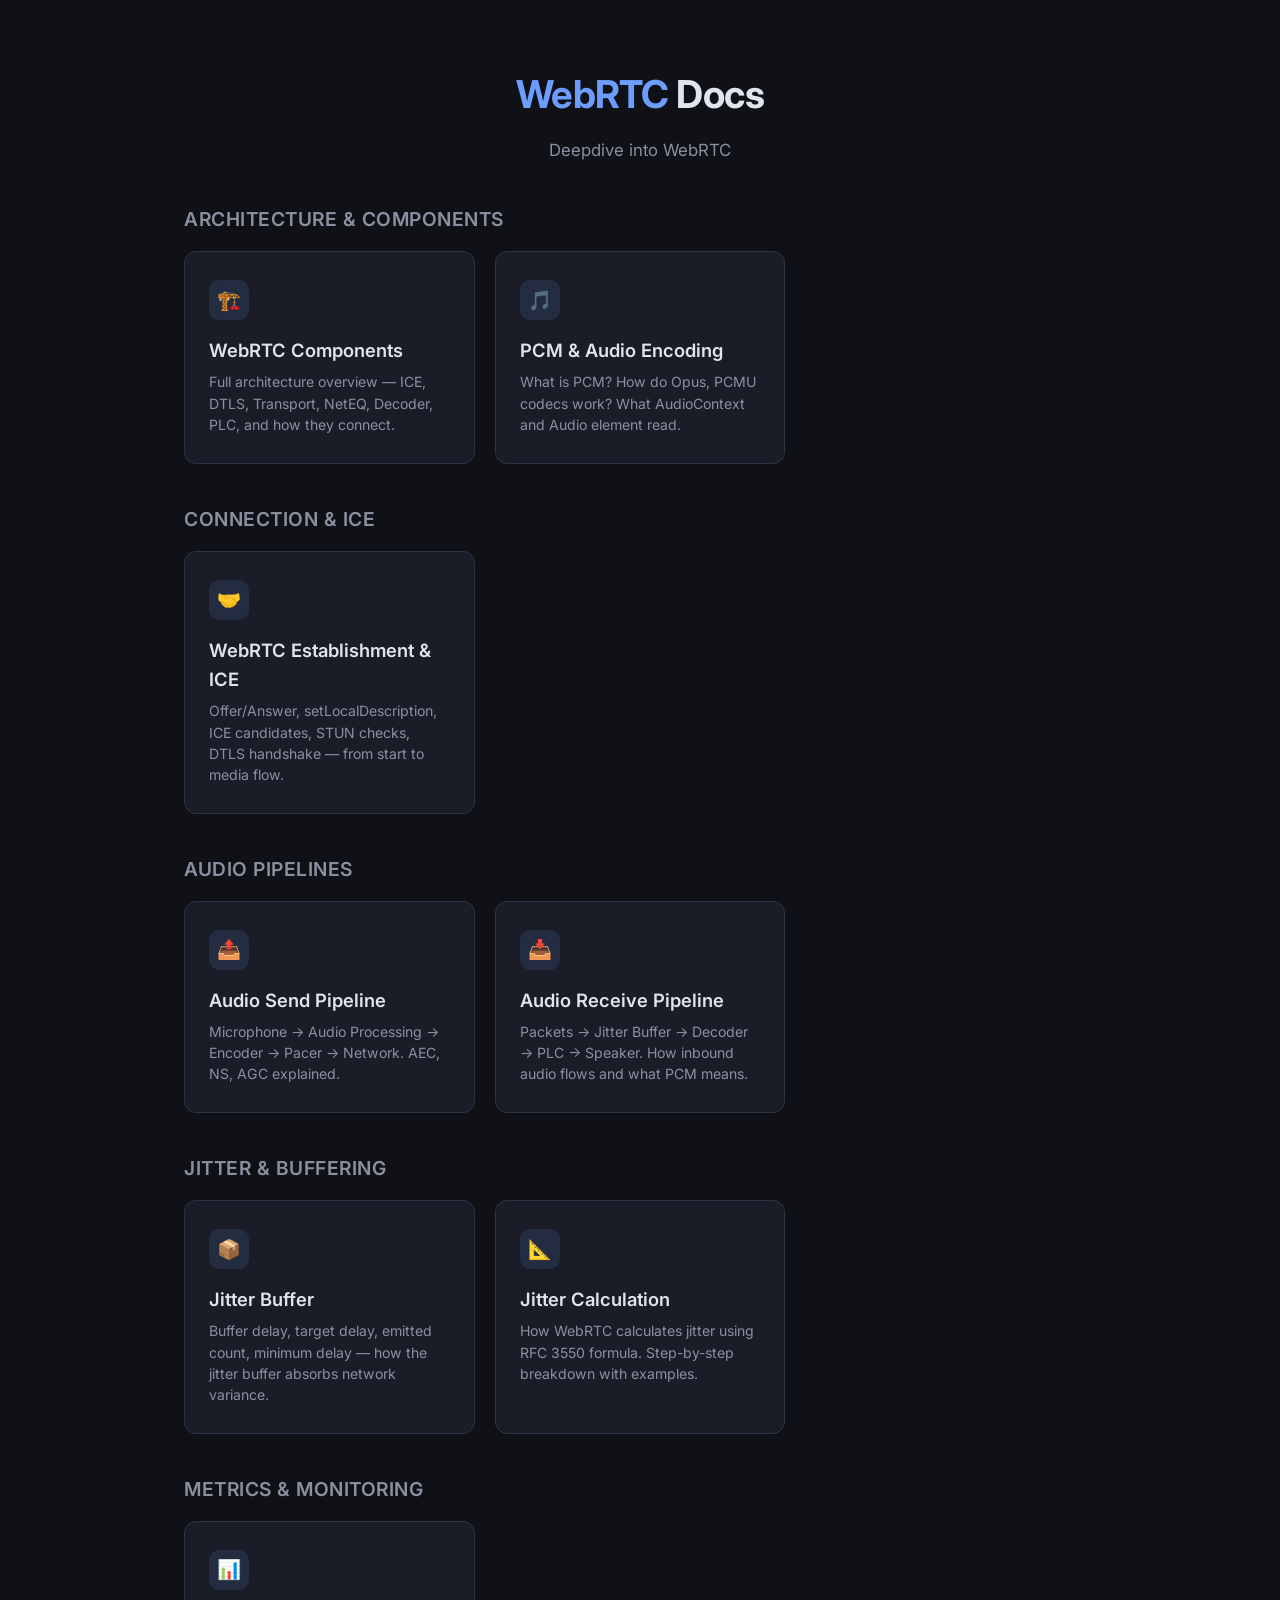
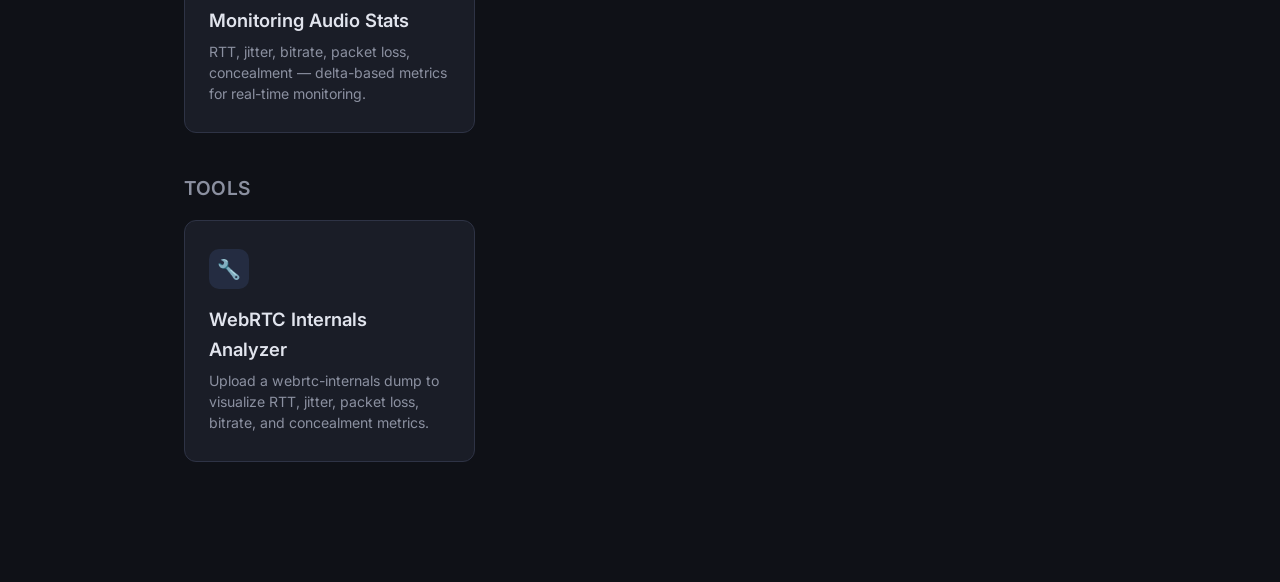
==== index.html @ 3f6153cb "Restore WebRTC-Docs: WebRTC internals, audio pipelines, and monitoring Co-authored-by: Cursor <curso" ====
<!DOCTYPE html>
<html lang="en">
<head>
  <meta charset="UTF-8">
  <meta name="viewport" content="width=device-width, initial-scale=1.0">
  <title>WebRTC Docs</title>
  <link rel="preconnect" href="https://fonts.googleapis.com">
  <link href="https://fonts.googleapis.com/css2?family=Inter:wght@400;600;700&display=swap" rel="stylesheet">
  <link rel="stylesheet" href="css/style.css">
</head>
<body>

  <div class="container">
    <header class="site-header">
      <h1><span>WebRTC</span> Docs</h1>
      <p>Deepdive into WebRTC</p>
    </header>

    <!-- Architecture & Components -->
    <section class="docs-section">
      <h2 class="section-title">Architecture &amp; Components</h2>
      <div class="card-grid">
        <a class="card" href="docs/webrtc-components.html">
          <div class="card-icon">🏗️</div>
          <div class="card-title">WebRTC Components</div>
          <div class="card-desc">
            Full architecture overview &mdash; ICE, DTLS, Transport, NetEQ, Decoder, PLC, and how they connect.
          </div>
        </a>

        <a class="card" href="docs/pcm-and-audio-encoding.html">
          <div class="card-icon">🎵</div>
          <div class="card-title">PCM &amp; Audio Encoding</div>
          <div class="card-desc">
            What is PCM? How do Opus, PCMU codecs work? What AudioContext and Audio element read.
          </div>
        </a>
      </div>
    </section>

    <!-- Connection & ICE -->
    <section class="docs-section">
      <h2 class="section-title">Connection &amp; ICE</h2>
      <div class="card-grid">
        <a class="card" href="docs/webrtc-establishment.html">
          <div class="card-icon">🤝</div>
          <div class="card-title">WebRTC Establishment &amp; ICE</div>
          <div class="card-desc">
            Offer/Answer, setLocalDescription, ICE candidates, STUN checks, DTLS handshake &mdash; from start to media flow.
          </div>
        </a>
      </div>
    </section>

    <!-- Audio Pipelines -->
    <section class="docs-section">
      <h2 class="section-title">Audio Pipelines</h2>
      <div class="card-grid">
        <a class="card" href="docs/audio-send-pipeline.html">
          <div class="card-icon">📤</div>
          <div class="card-title">Audio Send Pipeline</div>
          <div class="card-desc">
            Microphone → Audio Processing → Encoder → Pacer → Network. AEC, NS, AGC explained.
          </div>
        </a>

        <a class="card" href="docs/audio-receive-pipeline.html">
          <div class="card-icon">📥</div>
          <div class="card-title">Audio Receive Pipeline</div>
          <div class="card-desc">
            Packets → Jitter Buffer → Decoder → PLC → Speaker. How inbound audio flows and what PCM means.
          </div>
        </a>
      </div>
    </section>

    <!-- Jitter & Buffering -->
    <section class="docs-section">
      <h2 class="section-title">Jitter &amp; Buffering</h2>
      <div class="card-grid">
        <a class="card" href="docs/jitter-buffer.html">
          <div class="card-icon">📦</div>
          <div class="card-title">Jitter Buffer</div>
          <div class="card-desc">
            Buffer delay, target delay, emitted count, minimum delay &mdash; how the jitter buffer absorbs network variance.
          </div>
        </a>

        <a class="card" href="docs/jitter-calculation.html">
          <div class="card-icon">📐</div>
          <div class="card-title">Jitter Calculation</div>
          <div class="card-desc">
            How WebRTC calculates jitter using RFC 3550 formula. Step-by-step breakdown with examples.
          </div>
        </a>
      </div>
    </section>

    <!-- Metrics & Monitoring -->
    <section class="docs-section">
      <h2 class="section-title">Metrics &amp; Monitoring</h2>
      <div class="card-grid">
        <a class="card" href="docs/monitoring-audio-stats.html">
          <div class="card-icon">📊</div>
          <div class="card-title">Monitoring Audio Stats</div>
          <div class="card-desc">
            RTT, jitter, bitrate, packet loss, concealment &mdash; delta-based metrics for real-time monitoring.
          </div>
        </a>
      </div>
    </section>

    <!-- Tools -->
    <section class="docs-section">
      <h2 class="section-title">Tools</h2>
      <div class="card-grid">
        <a class="card" href="tools/webrtc-internals.html">
          <div class="card-icon">🔧</div>
          <div class="card-title">WebRTC Internals Analyzer</div>
          <div class="card-desc">
            Upload a webrtc-internals dump to visualize RTT, jitter, packet loss, bitrate, and concealment metrics.
          </div>
        </a>
      </div>
    </section>
  </div>

</body>
</html>
---- css/style.css ----
:root {
  --bg: #0f1117;
  --surface: #1a1d27;
  --surface-hover: #242836;
  --border: #2e3345;
  --text: #e1e4ed;
  --text-muted: #8b90a0;
  --accent: #6c9cfc;
  --accent-dim: rgba(108, 156, 252, 0.12);
  --radius: 12px;
  --font: "Inter", -apple-system, BlinkMacSystemFont, "Segoe UI", sans-serif;
  --font-mono: "Fira Code", "JetBrains Mono", "Cascadia Code", monospace;
}

* {
  margin: 0;
  padding: 0;
  box-sizing: border-box;
}

body {
  font-family: var(--font);
  background: var(--bg);
  color: var(--text);
  line-height: 1.6;
  min-height: 100vh;
}

/* ---- layout ---- */

.container {
  max-width: 960px;
  margin: 0 auto;
  padding: 0 24px;
}

/* ---- header ---- */

.site-header {
  padding: 64px 0 40px;
  text-align: center;
}

.site-header h1 {
  font-size: 2.4rem;
  font-weight: 700;
  letter-spacing: -0.5px;
  color: var(--text);
}

.site-header h1 span {
  color: var(--accent);
}

.site-header p {
  margin-top: 12px;
  color: var(--text-muted);
  font-size: 1.05rem;
}

/* ---- card grid ---- */

.card-grid {
  display: grid;
  grid-template-columns: repeat(auto-fill, minmax(280px, 1fr));
  gap: 20px;
  padding-bottom: 80px;
}

.card {
  display: flex;
  flex-direction: column;
  background: var(--surface);
  border: 1px solid var(--border);
  border-radius: var(--radius);
  padding: 28px 24px;
  text-decoration: none;
  color: var(--text);
  transition: background 0.15s, border-color 0.15s, transform 0.15s;
}

.card:hover {
  background: var(--surface-hover);
  border-color: var(--accent);
  transform: translateY(-2px);
}

.card-icon {
  width: 40px;
  height: 40px;
  border-radius: 10px;
  background: var(--accent-dim);
  display: flex;
  align-items: center;
  justify-content: center;
  margin-bottom: 16px;
  font-size: 1.2rem;
}

.card-title {
  font-size: 1.15rem;
  font-weight: 600;
  margin-bottom: 6px;
}

.card-desc {
  font-size: 0.88rem;
  color: var(--text-muted);
  line-height: 1.5;
}

.card-tag {
  display: inline-block;
  margin-top: 14px;
  padding: 3px 10px;
  font-size: 0.72rem;
  font-family: var(--font-mono);
  border-radius: 6px;
  background: var(--accent-dim);
  color: var(--accent);
  align-self: flex-start;
}

/* ---- section titles ---- */

.section-title {
  font-size: 1.2rem;
  font-weight: 600;
  color: var(--text-muted);
  margin-bottom: 16px;
  text-transform: uppercase;
  letter-spacing: 0.5px;
}

.docs-section {
  margin-bottom: 40px;
}

.docs-section:last-child {
  padding-bottom: 80px;
}

.docs-section .card-grid {
  padding-bottom: 0;
}

.tools-section {
  margin-top: 48px;
  padding-bottom: 80px;
}

.tools-section .card-grid {
  padding-bottom: 0;
}

/* ---- doc page ---- */

.doc-header {
  padding: 40px 0 24px;
  border-bottom: 1px solid var(--border);
  margin-bottom: 32px;
}

.doc-header a {
  color: var(--accent);
  text-decoration: none;
  font-size: 0.9rem;
}

.doc-header a:hover {
  text-decoration: underline;
}

.doc-header h1 {
  font-size: 2rem;
  font-weight: 700;
  margin-top: 16px;
}

.doc-header .subtitle {
  color: var(--text-muted);
  margin-top: 8px;
  font-size: 0.95rem;
}

.doc-content h2 {
  font-size: 1.4rem;
  font-weight: 600;
  margin: 40px 0 16px;
  padding-bottom: 8px;
  border-bottom: 1px solid var(--border);
}

.doc-content h3 {
  font-size: 1.1rem;
  font-weight: 600;
  margin: 28px 0 10px;
}

.doc-content p {
  margin-bottom: 14px;
  color: var(--text-muted);
}

.doc-content ul, .doc-content ol {
  margin: 0 0 14px 24px;
  color: var(--text-muted);
}

.doc-content li {
  margin-bottom: 6px;
}

.doc-content code {
  font-family: var(--font-mono);
  font-size: 0.88em;
  background: var(--surface-hover);
  padding: 2px 7px;
  border-radius: 5px;
  color: var(--accent);
}

.doc-content pre {
  background: var(--surface);
  border: 1px solid var(--border);
  border-radius: var(--radius);
  padding: 20px;
  margin: 0 0 20px;
  overflow-x: auto;
}

.doc-content pre code {
  background: none;
  padding: 0;
  font-size: 0.85rem;
  color: var(--text);
  line-height: 1.7;
}

.doc-content table {
  width: 100%;
  border-collapse: collapse;
  margin: 0 0 20px;
  font-size: 0.9rem;
}

.doc-content th {
  text-align: left;
  padding: 10px 14px;
  background: var(--surface);
  border: 1px solid var(--border);
  font-weight: 600;
  color: var(--text);
}

.doc-content td {
  padding: 10px 14px;
  border: 1px solid var(--border);
  color: var(--text-muted);
}

.doc-content blockquote {
  border-left: 3px solid var(--accent);
  margin: 0 0 20px;
  padding: 12px 20px;
  background: var(--accent-dim);
  border-radius: 0 var(--radius) var(--radius) 0;
  color: var(--text-muted);
  font-size: 0.92rem;
}

.doc-footer {
  margin-top: 60px;
  padding: 24px 0 48px;
  border-top: 1px solid var(--border);
  text-align: center;
}

.doc-footer a {
  color: var(--accent);
  text-decoration: none;
  font-size: 0.9rem;
}

.doc-footer a:hover {
  text-decoration: underline;
}

/* ---- responsive ---- */

@media (max-width: 600px) {
  .site-header { padding: 40px 0 28px; }
  .site-header h1 { font-size: 1.8rem; }
  .card-grid { grid-template-columns: 1fr; }
  .container { padding: 0 16px; }
}
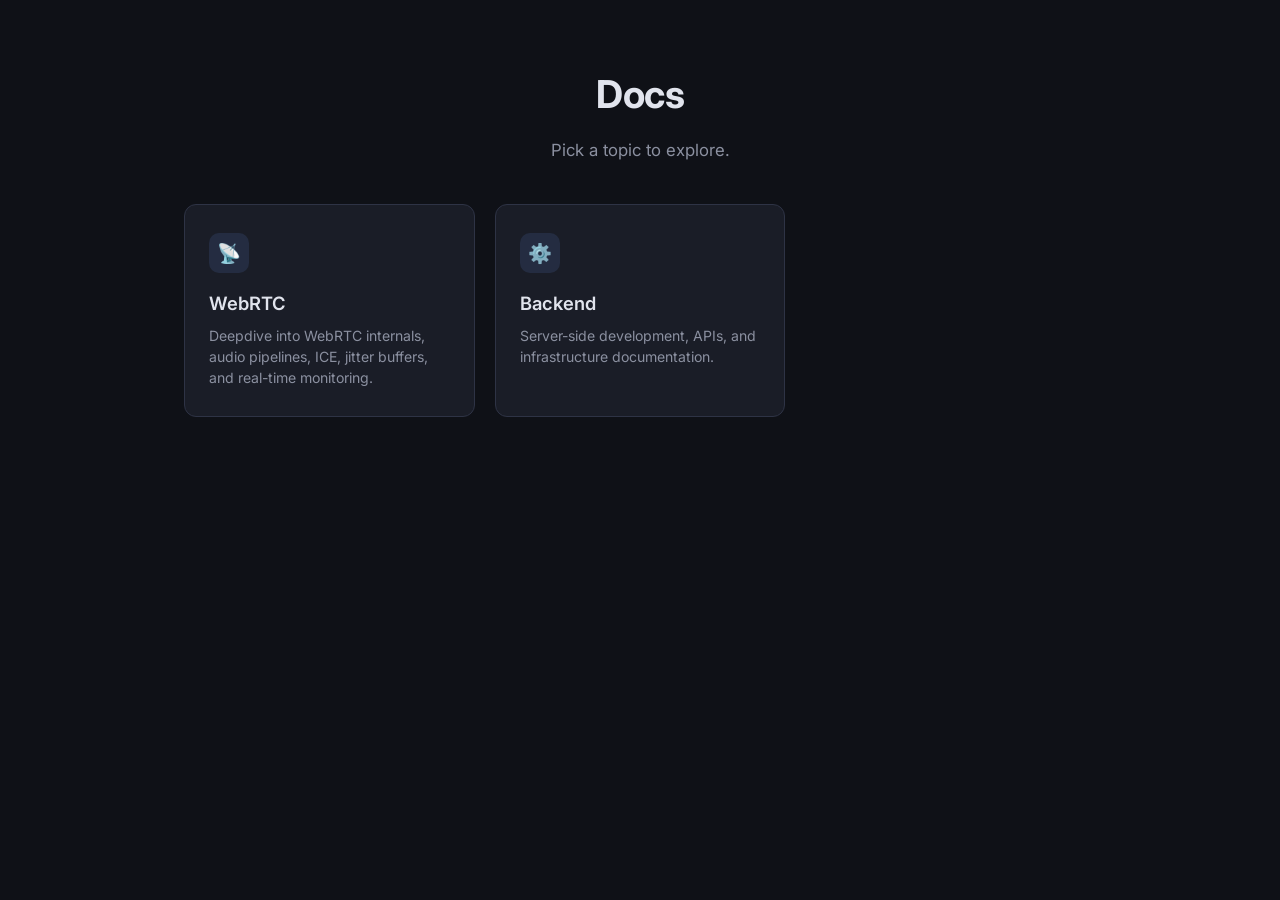
==== commit e3e4c590: "Reorganize: docs/webrtc and docs/backend, main page with WebRTC + Backend cards Co-authored-by: Curs" ====
--- a/index.html
+++ b/index.html
@@ -3,7 +3,7 @@
 <head>
   <meta charset="UTF-8">
   <meta name="viewport" content="width=device-width, initial-scale=1.0">
-  <title>WebRTC Docs</title>
+  <title>Docs</title>
   <link rel="preconnect" href="https://fonts.googleapis.com">
   <link href="https://fonts.googleapis.com/css2?family=Inter:wght@400;600;700&display=swap" rel="stylesheet">
   <link rel="stylesheet" href="css/style.css">
@@ -12,113 +12,25 @@
 
   <div class="container">
     <header class="site-header">
-      <h1><span>WebRTC</span> Docs</h1>
-      <p>Deepdive into WebRTC</p>
+      <h1>Docs</h1>
+      <p>Pick a topic to explore.</p>
     </header>
 
-    <!-- Architecture & Components -->
     <section class="docs-section">
-      <h2 class="section-title">Architecture &amp; Components</h2>
       <div class="card-grid">
-        <a class="card" href="docs/webrtc-components.html">
-          <div class="card-icon">🏗️</div>
-          <div class="card-title">WebRTC Components</div>
+        <a class="card" href="docs/webrtc/index.html">
+          <div class="card-icon">📡</div>
+          <div class="card-title">WebRTC</div>
           <div class="card-desc">
-            Full architecture overview &mdash; ICE, DTLS, Transport, NetEQ, Decoder, PLC, and how they connect.
+            Deepdive into WebRTC internals, audio pipelines, ICE, jitter buffers, and real-time monitoring.
           </div>
         </a>
 
-        <a class="card" href="docs/pcm-and-audio-encoding.html">
-          <div class="card-icon">🎵</div>
-          <div class="card-title">PCM &amp; Audio Encoding</div>
+        <a class="card" href="docs/backend/index.html">
+          <div class="card-icon">⚙️</div>
+          <div class="card-title">Backend</div>
           <div class="card-desc">
-            What is PCM? How do Opus, PCMU codecs work? What AudioContext and Audio element read.
-          </div>
-        </a>
-      </div>
-    </section>
-
-    <!-- Connection & ICE -->
-    <section class="docs-section">
-      <h2 class="section-title">Connection &amp; ICE</h2>
-      <div class="card-grid">
-        <a class="card" href="docs/webrtc-establishment.html">
-          <div class="card-icon">🤝</div>
-          <div class="card-title">WebRTC Establishment &amp; ICE</div>
-          <div class="card-desc">
-            Offer/Answer, setLocalDescription, ICE candidates, STUN checks, DTLS handshake &mdash; from start to media flow.
-          </div>
-        </a>
-      </div>
-    </section>
-
-    <!-- Audio Pipelines -->
-    <section class="docs-section">
-      <h2 class="section-title">Audio Pipelines</h2>
-      <div class="card-grid">
-        <a class="card" href="docs/audio-send-pipeline.html">
-          <div class="card-icon">📤</div>
-          <div class="card-title">Audio Send Pipeline</div>
-          <div class="card-desc">
-            Microphone → Audio Processing → Encoder → Pacer → Network. AEC, NS, AGC explained.
-          </div>
-        </a>
-
-        <a class="card" href="docs/audio-receive-pipeline.html">
-          <div class="card-icon">📥</div>
-          <div class="card-title">Audio Receive Pipeline</div>
-          <div class="card-desc">
-            Packets → Jitter Buffer → Decoder → PLC → Speaker. How inbound audio flows and what PCM means.
-          </div>
-        </a>
-      </div>
-    </section>
-
-    <!-- Jitter & Buffering -->
-    <section class="docs-section">
-      <h2 class="section-title">Jitter &amp; Buffering</h2>
-      <div class="card-grid">
-        <a class="card" href="docs/jitter-buffer.html">
-          <div class="card-icon">📦</div>
-          <div class="card-title">Jitter Buffer</div>
-          <div class="card-desc">
-            Buffer delay, target delay, emitted count, minimum delay &mdash; how the jitter buffer absorbs network variance.
-          </div>
-        </a>
-
-        <a class="card" href="docs/jitter-calculation.html">
-          <div class="card-icon">📐</div>
-          <div class="card-title">Jitter Calculation</div>
-          <div class="card-desc">
-            How WebRTC calculates jitter using RFC 3550 formula. Step-by-step breakdown with examples.
-          </div>
-        </a>
-      </div>
-    </section>
-
-    <!-- Metrics & Monitoring -->
-    <section class="docs-section">
-      <h2 class="section-title">Metrics &amp; Monitoring</h2>
-      <div class="card-grid">
-        <a class="card" href="docs/monitoring-audio-stats.html">
-          <div class="card-icon">📊</div>
-          <div class="card-title">Monitoring Audio Stats</div>
-          <div class="card-desc">
-            RTT, jitter, bitrate, packet loss, concealment &mdash; delta-based metrics for real-time monitoring.
-          </div>
-        </a>
-      </div>
-    </section>
-
-    <!-- Tools -->
-    <section class="docs-section">
-      <h2 class="section-title">Tools</h2>
-      <div class="card-grid">
-        <a class="card" href="tools/webrtc-internals.html">
-          <div class="card-icon">🔧</div>
-          <div class="card-title">WebRTC Internals Analyzer</div>
-          <div class="card-desc">
-            Upload a webrtc-internals dump to visualize RTT, jitter, packet loss, bitrate, and concealment metrics.
+            Server-side development, APIs, and infrastructure documentation.
           </div>
         </a>
       </div>
